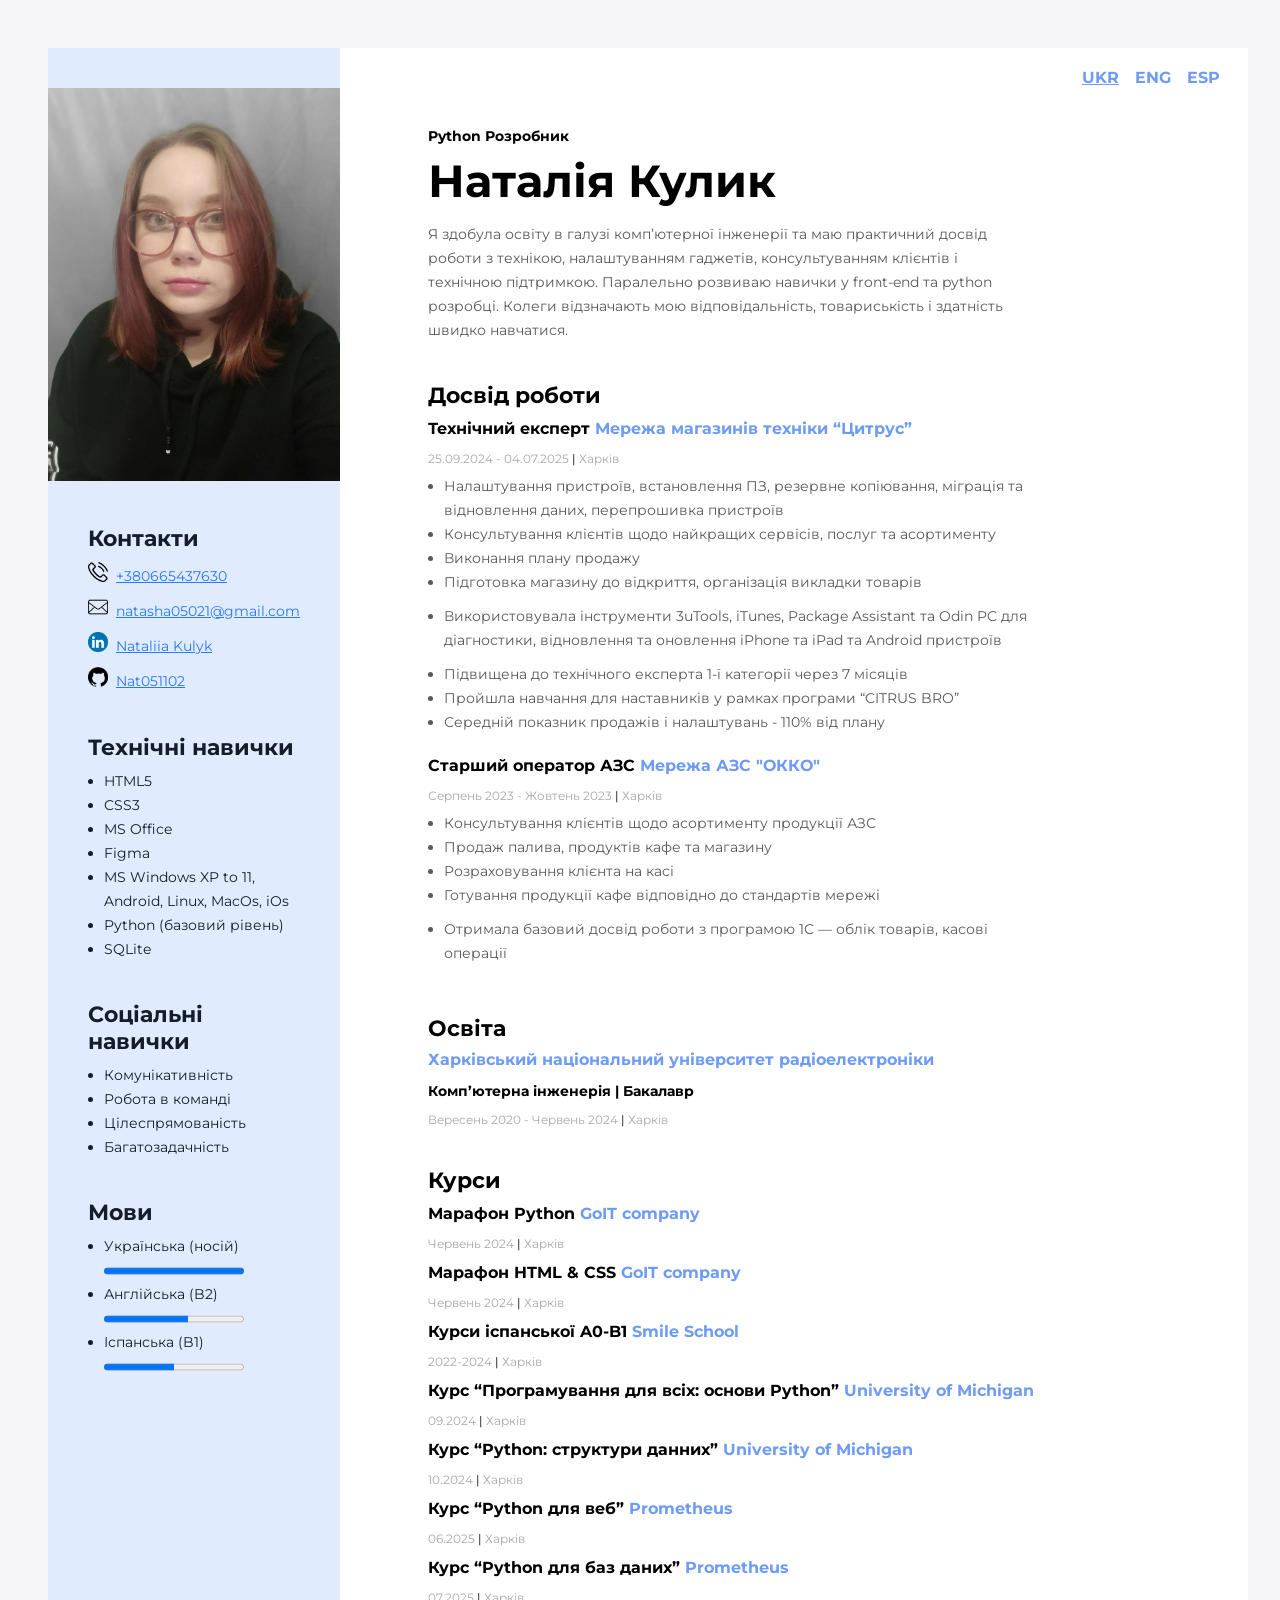
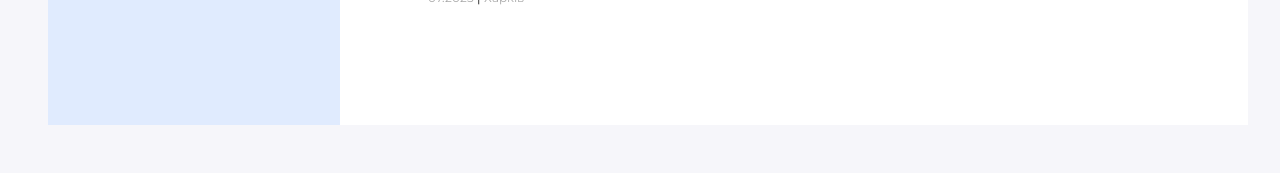
==== index.html @ b079bfd0 "Add files via upload" ====
<!DOCTYPE html>
<html lang="ua">
  <head>
    <meta charset="UTF-8" />
    <meta name="viewport" content="width=device-width, initial-scale=1.0" />
    <title>Моє резюме</title>
    <link rel="preconnect" href="https://fonts.googleapis.com">
    <link rel="preconnect" href="https://fonts.gstatic.com" crossorigin>
    <link href="https://fonts.googleapis.com/css2?family=Montserrat:wght@400;700&display=swap" rel="stylesheet">
    <link rel="stylesheet" href="css/styles.css">
  </head>
  <body>
    <!-- Wraper -->
    <div class="wrapper">
        <!-- Language -->
        <div class="language_choice">
            <span class="choiced_language"><a class="language_choice_link" href="My resume ua.html" target="_self">UKR</a></span>
            <a class="language_choice_link" href="My resume eng.html" target="_self">ENG</a>
            <a class="language_choice_link" href="My resume esp.html" target="_self">ESP</a>
        </div>
        <!-- Main content -->
        <div class="main_content">
            <!-- My info -->
            <div class="my_info">
                <h2 class="my_profession">Python Розробник</h2>
                <h1 class="my_name">Наталія Кулик</h1>
                <p class="my_dscrp">Я здобула освіту в галузі комп’ютерної інженерії та маю практичний досвід роботи з технікою, налаштуванням гаджетів, консультуванням клієнтів і технічною підтримкою. Паралельно розвиваю навички у front-end та python розробці. Колеги відзначають мою відповідальність, товариськість і здатність швидко навчатися.</p>
            </div>
            <!-- My projects -->
            <!-- <div class="my_projects_container">
                <h3 class="my_projects_title">Progects</h3>
                <ol class="my_projects_list">
                    <li class="my_projects_item">
                        <a class="my_projects_item_link" href="https://hellen.p.goit.global" target="_blank">https://hellen.p.goit.global</a>
                        <span class="my_projects_item_tech">
                            ......................
                            [ HTML5, CSS3 ]
                        </span>
                    </li>
                    <li class="my_projects_item">
                        <a class="my_projects_item_link" href="https://cryptohub.p.goit.global/" target="_blank">https://cryptohub.p.goit.global/</a>
                        <span class="my_projects_item_tech">
                            .................
                            [ JavaScript ]
                        </span>
                    </li>
                    <li class="my_projects_item">
                        <a class="my_projects_item_link" href="https://kidslike.p.goit.global/" target="_blank">https://kidslike.p.goit.global/</a>
                        <span class="my_projects_item_tech">
                          ..........
                          [ React.js, Node.js ]  
                        </span>
                    </li>
                </ol>
             </div> -->
            <!-- Work experience -->
            <div class="work_experience">
                <h3 class="work_expeience_title">Досвід роботи</h3>
                <!-- Company 2 -->
                <div class="work_experience_container">
                    <h4 class="work_expeience_company">Технічний експерт <span class="company_name">Мережа магазинів техніки “Цитрус” </span></h4>
                    <p class="work_experience_period">25.09.2024 - 04.07.2025   <span class="separator">|</span>  Харків</p>
                    <ul class="duties_list">
                        <li class="duties_item">Налаштування пристроїв, встановлення ПЗ, резервне копіювання, міграція та відновлення даних, перепрошивка пристроїв</li>
                        <li class="duties_item">Консультування клієнтів щодо найкращих сервісів, послуг та асортименту</li>
                        <li class="duties_item">Виконання плану продажу</li>
                        <li class="duties_item">Підготовка магазину до відкриття, організація викладки товарів </li>
                    </ul>
                    <ul class="duties_list">
                        <li class="duties_item">Використовувала інструменти 3uTools, iTunes, Package Assistant та Odin PC для діагностики, відновлення та оновлення iPhone та iPad та Android пристроїв </li>
                    </ul>
                    <ul class="duties_list">
                        <li class="duties_item">Підвищена до технічного експерта 1-ї категорії через 7 місяців</li>
                        <li class="duties_item">Пройшла навчання для наставників у рамках програми “CITRUS BRO”</li>
                        <li class="duties_item">Середній показник продажів і налаштувань - 110% від плану</li>
                    </ul>
                </div>
                <!-- Company 1 -->
                <div class="work_experience_container">
                    <h4 class="work_expeience_company">Старший оператор АЗС <span class="company_name">Мережа АЗС "ОККО"</span></h4>
                    <p class="work_experience_period">Серпень 2023 - Жовтень 2023   <span class="separator">|</span>   Харків</p>
                    <ul class="duties_list">
                        <li class="duties_item">Консультування клієнтів щодо асортименту продукції АЗС</li>
                        <li class="duties_item">Продаж палива, продуктів кафе та магазину</li>
                        <li class="duties_item">Розраховування клієнта на касі</li>
                        <li class="duties_item">Готування продукції кафе відповідно до стандартів мережі</li>
                    </ul>
                    <ul class="duties_list">
                        <li class="duties_item">Отримала базовий досвід роботи з програмою 1С — облік товарів, касові операції</li>
                    </ul>
                </div>
                <!-- Company 3 -->
                <!-- <div class="work_experience_container">
                    <h4 class="work_expeience_company">Manager <span class="company_name">BestUA Corp.</span></h4>
                    <p class="work_experience_period">June 2014 - February 2015  <span class="separator">|</span> Country</p>
                    <ul class="duties_list">
                        <li class="duties_item">Lorem ipsum dolor sit amet, consectetur adipiscing elit. </li>
                        <li class="duties_item">Quis ipsum suspendisse ultrices gravida.</li>
                        <li class="duties_item">Risus commodo viverra maecenas. </li>
                    </ul>
                </div> -->
            </div>
            <!-- Education -->
            <div class="education">
                <h3 class="my_education_title">Освіта</h3>
                <div>
                    <h4 class="my_university">Харківський національний університет радіоелектроніки</h4>
                    <h5 class="my_specialty">Комп’ютерна інженерія <span class="separator">|</span>   Бакалавр</h5>
                    <p class="study_period">Вересень 2020 - Червень 2024   <span class="separator">|</span>  Харків</p>
                </div>
            </div>
            <!-- Courses -->
            <div class="work_experience">
                <h3 class="work_expeience_title">Курси</h3>
                <!-- Course 1 -->
                <div class="work_experience_container">
                    <h4 class="work_expeience_company">Марафон Python <span class="company_name">GoIT company</span></h4>
                    <p class="work_experience_period">Червень 2024   <span class="separator">|</span>   Харків</p>
                </div>
                <!-- Course 2 -->
                <div class="work_experience_container">
                    <h4 class="work_expeience_company">Марафон HTML & CSS <span class="company_name">GoIT company</span></h4>
                    <p class="work_experience_period">Червень 2024   <span class="separator">|</span>   Харків</p>
                </div>
                <!-- Course 3 -->
                <div class="work_experience_container">
                    <h4 class="work_expeience_company">Курси іспанської A0-B1 <span class="company_name">Smile School</span></h4>
                    <p class="work_experience_period">2022-2024  <span class="separator">|</span>   Харків</p>
                </div>
                <!-- Course 4 -->
                <div class="work_experience_container">
                    <h4 class="work_expeience_company">Курс “Програмування для всіх: основи Python” <span class="company_name">University of Michigan</span></h4>
                    <p class="work_experience_period">09.2024  <span class="separator">|</span>   Харків</p>
                </div>
                <!-- Course 5 -->
                <div class="work_experience_container">
                    <h4 class="work_expeience_company">Курс “Python: структури данних” <span class="company_name">University of Michigan</span></h4>
                    <p class="work_experience_period">10.2024  <span class="separator">|</span>   Харків</p>
                </div>
                <!-- Course 6 -->
                <div class="work_experience_container">
                    <h4 class="work_expeience_company">Курс “Python для веб” <span class="company_name">Prometheus</span></h4>
                    <p class="work_experience_period">06.2025  <span class="separator">|</span>   Харків</p>
                </div>
                <!-- Course 7 -->
                <div class="work_experience_container">
                    <h4 class="work_expeience_company">Курс “Python для баз даних” <span class="company_name">Prometheus</span></h4>
                    <p class="work_experience_period">07.2025  <span class="separator">|</span>   Харків</p>
                </div>                  
            </div>
        </div>
        <!-- Sidebar -->
        <aside class="sidebar">
            <img class="my-photo" src="img/my_photo.jpg" alt="My photo" width="=393" height="393">
            <div class="sidebar_content">
                <!-- Contacts -->
                <div class="conntacts_container">
                    <h3 class="contacts_title">Контакти</h3>
                    <p class="contacts_item">
                        <span class="contacts_type"><img src="img/telephone.png" alt="Tel" width="=20" height="20"></span> 
                        <a class="contacts_link" href="tel:+38066543760">+380665437630</a>
                    </p>
                    <p class="contacts_item">
                        <span class="contacts_type"><img src="img/email.png" alt="Email" width="=20" height="20"></span> 
                        <a class="contacts_link" href="mailto:natasha05021@gmail.com">natasha05021@gmail.com</a>
                    </p>
                    <p class="contacts_item">
                        <span class="contacts_type"><img src="img/linkedin.png" alt="Linkedin" width="=20" height="20"></span> 
                        <a class="contacts_link" href="https://www.linkedin.com/feed/?trk=guest_homepage-basic_google-one-tap-submit">Nataliia Kulyk</a>
                    </p>
                    <p class="contacts_item">
                        <span class="contacts_type"><img src="img/git.png" alt="Linkedin" width="=20" height="20"></span> 
                        <a class="contacts_link" href="https://github.com/Nat051102">Nat051102</a>
                    </p>
                </div>
                <!-- Tech skills -->
                <div class="skills_container">
                    <h3 class="skills_title">Технічні навички</h3>
                    <ul class="skills_list">
                       <li class="skills_list_item">HTML5</li>
                       <li class="skills_list_item">CSS3</li>
                       <li class="skills_list_item">MS Office</li>
                       <li class="skills_list_item">Figma</li>
                       <li class="skills_list_item">MS Windows XP to 11, Android, Linux, MacOs, iOs</li>
                       <li class="skills_list_item">Python (базовий рівень)</li>
                       <li class="skills_list_item">SQLite</li>
                   </ul>
               </div>
               <!-- Soft skills -->
               <div class="skills_container">
                   <h3 class="skills_title">Соціальні навички</h3>
                   <ul class="skills_list">
                      <li class="skills_list_item">Комунікативність</li>
                      <li class="skills_list_item">Робота в команді</li>
                      <li class="skills_list_item">Цілеспрямованість</li>
                      <li class="skills_list_item">Багатозадачність</li>
                  </ul>
              </div>
              <!-- Languages -->
              <div class="skills_container">
                <h3 class="skills_title">Мови</h3>
                <ul class="skills_list">
                       <li class="skills_list_item">
                         <label for="file">Українська (носій)</label>
                         <progress id="file" value="100" max="100"> 100% </progress>
                       </li>
                      <li class="skills_list_item">
                         <label for="file">Англійська (B2)</label>
                         <progress id="file" value="60" max="100"> 60% </progress>
                      </li>
                      <li class="skills_list_item">
                         <label for="file">Іспанська (B1)</label>
                         <progress id="file" value="50" max="100"> 50% </progress>
                      </li>
                </ul>
             </div>
           </div>
        </aside>
    </div>
  </body>
</html>
---- css/styles.css ----
body{
    background: #f6f6fa;
    padding: 40px 40px 40px 40px;
    font-family: "Montserrat", sans-serif;
}

ul, ol {
    margin-top: 0;
    margin-bottom: 0;
}

.wrapper {
    background: #fff;
    display: flex;
    flex-direction: row-reverse;
    width: 1200px;
    margin: 0 auto;
}

.language_choice {
    display: flex;
    flex-direction: row;
    padding-top: 20px;
    padding-right: 20px;
}

.language_choice_link {
    padding-right: 8px;
    padding-left: 8px;
    font-weight: 700;
    font-size: 16px;
    line-height: 20px;
    color: #6d9bf5;
    text-decoration:double;

}

.choiced_language {
    text-decoration: underline;
    color: #6d9bf5;
}

.main_content {
    padding-left: 88px;
    padding-top: 80px;
    padding-bottom: 80px;
    padding-right: 40px;
    box-sizing: border-box;
}

.sidebar {
    background: #e0ebfe;
    padding-top: 40px;
    padding-bottom: 40px;
    box-sizing: border-box;
    width: 370px;
}

.sidebar_content {
    padding-top: 40px;
    padding-left: 40px;
    padding-right: 40px;
    box-sizing: border-box;
}

.contacts_title {
    font-weight: 700;
    font-size: 22px;
    color: #161d2a;
    line-height: normal;
    margin-top: 0;
    margin-bottom: 10px;
}

.contacts_type {
    font-weight: 700;
    font-size: 14px;
    color: #161d2a;
    line-height: 24px;
    margin-right: 8px;
}


.contacts_link {
    font-weight: 400;
    font-size: 14px;
    line-height: 24px;
    text-decoration: underline;
    color: #2979ff;
    text-align: left;
}

.contacts_item {
    display: flex;
    align-items: center; 
    margin-top: 0;
    margin-bottom: 8px;
}

.contacts_container {
    margin-bottom: 40px;
}

.skills_container {
    margin-top: 40px;
    margin-bottom: 40px;
}

.skills_title{
    font-weight: 700;
    font-size: 22px;
    color: #161d2a;
    line-height: normal;
    margin-top: 0;
    margin-bottom: 8px;
}

.skills_list {
    padding-left: 16px;
}

.skills_list_item {
    font-weight: 400;
    font-size: 14px;
    color: #161d2a;
    line-height: 24px;
}

.my_profession{
    font-weight: 700;
    font-size: 14px;
    line-height: 17px;
    color: #000;
    margin-top: 0;
    margin-bottom: 8px;
}

.my_name {
    font-weight: 700;
    font-size: 45px;
    line-height: 55px;
    color: #000;
    margin-top: 0;
    margin-bottom: 12px;
}

.my_dscrp {
    font-weight: 400;
    font-size: 14px;
    line-height: 24px;
    color: #595959;
}

.my_info {
    margin-bottom: 40px;
}

.my_projects_title {
    font-weight: 700;
    font-size: 22px;
    line-height: 27px;
    color: #000;
    margin-top: 0;
    margin-bottom: 8px;  
}

.my_projects_item {
    font-weight: 700;
    font-size: 14px;
    line-height: 24px;
    color: #000;
}

.my_projects_list {
    padding-left: 16px;
}

.my_projects_item_link {
    font-weight: 400;
    font-size: 14px;
    line-height: 24px;
    text-decoration:underline;
    color: #005fff;
}

.my_projects_item_tech {
    font-weight: 400;
    font-size: 14px;
    line-height: 24px;
    color: #595959;
}

.my_projects_container {
    margin-bottom: 40px;
}

.work_expeience_title {
    font-weight: 700;
    font-size: 22px;
    line-height: 27px;
    color: #000;
    margin-top: 0;
    margin-bottom: 10px;
}

.work_expeience_company {
    font-weight: 700;
    font-size: 16px;
    line-height: 20px;
    color: #000;
    margin-top: 0;
    margin-bottom: 12px
}

.company_name {
    color: #6d9bf5;
}

.work_experience_period {
    font-weight: 400;
    font-size: 12px;
    line-height: 15px;
    color: #a8a8a8;
    margin-bottom: 8px;
}

.separator {
    color: #000;
}

.duties_list {
    padding-bottom: 10px;
    padding-left: 16px;
}

.duties_item {
    font-weight: 400;
    font-size: 14px;
    line-height: 24px;
    color: #595959;
}

.work_experience_container {
    margin-bottom: 12px;
}

.work_experience {
    margin-bottom: 40px;
}

.education {
    margin-bottom: 40px;
}

.my_education_title {
    font-weight: 700;
    font-size: 22px;
    line-height: 27px;
    color: #000;
    margin-top: 0;
    margin-bottom: 8px;
}

.my_university {
    font-weight: 700;
    font-size: 16px;
    line-height: 20px;
    color: #6d9bf5;
    margin-top: 0;
    margin-bottom: 12px
}

.my_specialty {
    font-weight: 700;
    font-size: 14px;
    color: #000;
    margin-top: 0;
    margin-bottom: 12px
}

.study_period {
    font-weight: 400;
    font-size: 12px;
    line-height: 15px;
    color: #a8a8a8;
    margin-bottom: 8px;
}

@media screen and (max-width: 320px) {
    .wrapper {
        flex-direction: column;
    }

    .sidebar {
        width: 100%;
        display: flex;

    }

    .sidebar_content {
        display: flex;
    }

    .my-photo {
        width: 50%;
        height: 100%;
    }

}
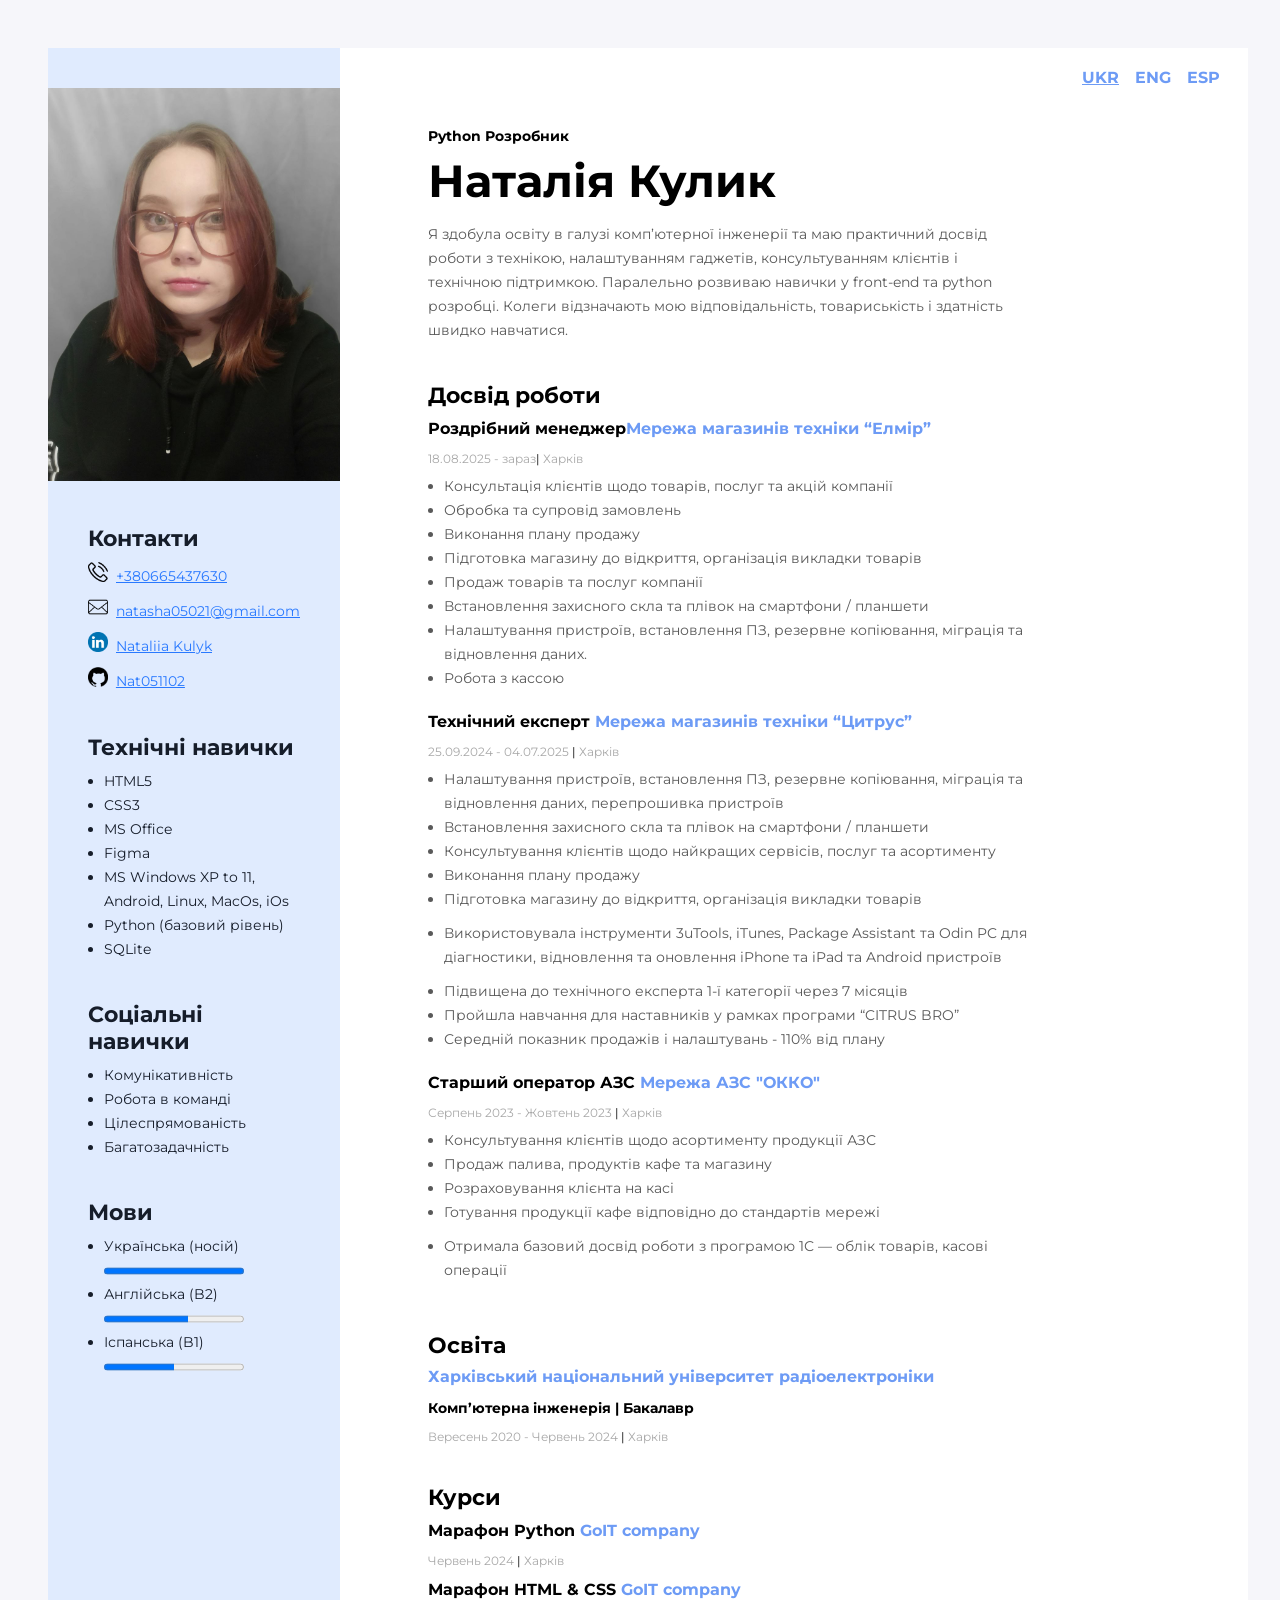
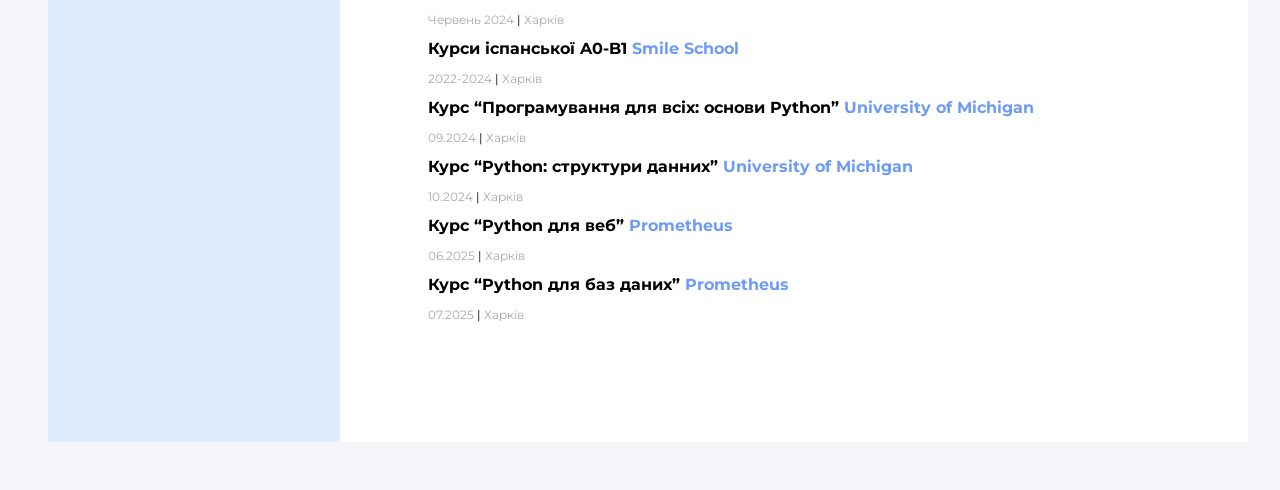
==== commit b6447a1d: "Update index.html" ====
--- a/index.html
+++ b/index.html
@@ -14,7 +14,7 @@
     <div class="wrapper">
         <!-- Language -->
         <div class="language_choice">
-            <span class="choiced_language"><a class="language_choice_link" href="My resume ua.html" target="_self">UKR</a></span>
+            <span class="choiced_language"><a class="language_choice_link" href="index.html" target="_self">UKR</a></span>
             <a class="language_choice_link" href="My resume eng.html" target="_self">ENG</a>
             <a class="language_choice_link" href="My resume esp.html" target="_self">ESP</a>
         </div>
@@ -56,12 +56,29 @@
             <!-- Work experience -->
             <div class="work_experience">
                 <h3 class="work_expeience_title">Досвід роботи</h3>
+                <!-- Company 3 -->
+                <div class="work_experience_container">
+                    <h4 class="work_expeience_company">Роздрібний менеджер<span class="company_name">Мережа магазинів техніки “Елмір”</span></h4>
+                    <p class="work_experience_period">18.08.2025 - зараз<span class="separator">|</span>   Харків</p>
+                    <ul class="duties_list">
+                        <li class="duties_item">Консультація клієнтів щодо товарів, послуг та акцій компанії</li>
+                        <li class="duties_item">Обробка та супровід замовлень</li>
+                        <li class="duties_item">Виконання плану продажу</li>
+                        <li class="duties_item">Підготовка магазину до відкриття, організація викладки товарів</li>
+                        <li class="duties_item">Продаж товарів та послуг компанії</li>
+                        <li class="duties_item">Встановлення захисного скла та плівок на смартфони / планшети</li>
+                        <li class="duties_item">Налаштування пристроїв, встановлення ПЗ, резервне копіювання, міграція та відновлення даних.</li>
+                        <li class="duties_item">Робота з кассою</li>
+                    </ul>
+                </div>
+            
                 <!-- Company 2 -->
                 <div class="work_experience_container">
                     <h4 class="work_expeience_company">Технічний експерт <span class="company_name">Мережа магазинів техніки “Цитрус” </span></h4>
                     <p class="work_experience_period">25.09.2024 - 04.07.2025   <span class="separator">|</span>  Харків</p>
                     <ul class="duties_list">
                         <li class="duties_item">Налаштування пристроїв, встановлення ПЗ, резервне копіювання, міграція та відновлення даних, перепрошивка пристроїв</li>
+                        <li class="duties_item">Встановлення захисного скла та плівок на смартфони / планшети</li>
                         <li class="duties_item">Консультування клієнтів щодо найкращих сервісів, послуг та асортименту</li>
                         <li class="duties_item">Виконання плану продажу</li>
                         <li class="duties_item">Підготовка магазину до відкриття, організація викладки товарів </li>
@@ -75,6 +92,7 @@
                         <li class="duties_item">Середній показник продажів і налаштувань - 110% від плану</li>
                     </ul>
                 </div>
+              
                 <!-- Company 1 -->
                 <div class="work_experience_container">
                     <h4 class="work_expeience_company">Старший оператор АЗС <span class="company_name">Мережа АЗС "ОККО"</span></h4>
@@ -89,17 +107,7 @@
                         <li class="duties_item">Отримала базовий досвід роботи з програмою 1С — облік товарів, касові операції</li>
                     </ul>
                 </div>
-                <!-- Company 3 -->
-                <!-- <div class="work_experience_container">
-                    <h4 class="work_expeience_company">Manager <span class="company_name">BestUA Corp.</span></h4>
-                    <p class="work_experience_period">June 2014 - February 2015  <span class="separator">|</span> Country</p>
-                    <ul class="duties_list">
-                        <li class="duties_item">Lorem ipsum dolor sit amet, consectetur adipiscing elit. </li>
-                        <li class="duties_item">Quis ipsum suspendisse ultrices gravida.</li>
-                        <li class="duties_item">Risus commodo viverra maecenas. </li>
-                    </ul>
-                </div> -->
-            </div>
+            </div>    
             <!-- Education -->
             <div class="education">
                 <h3 class="my_education_title">Освіта</h3>
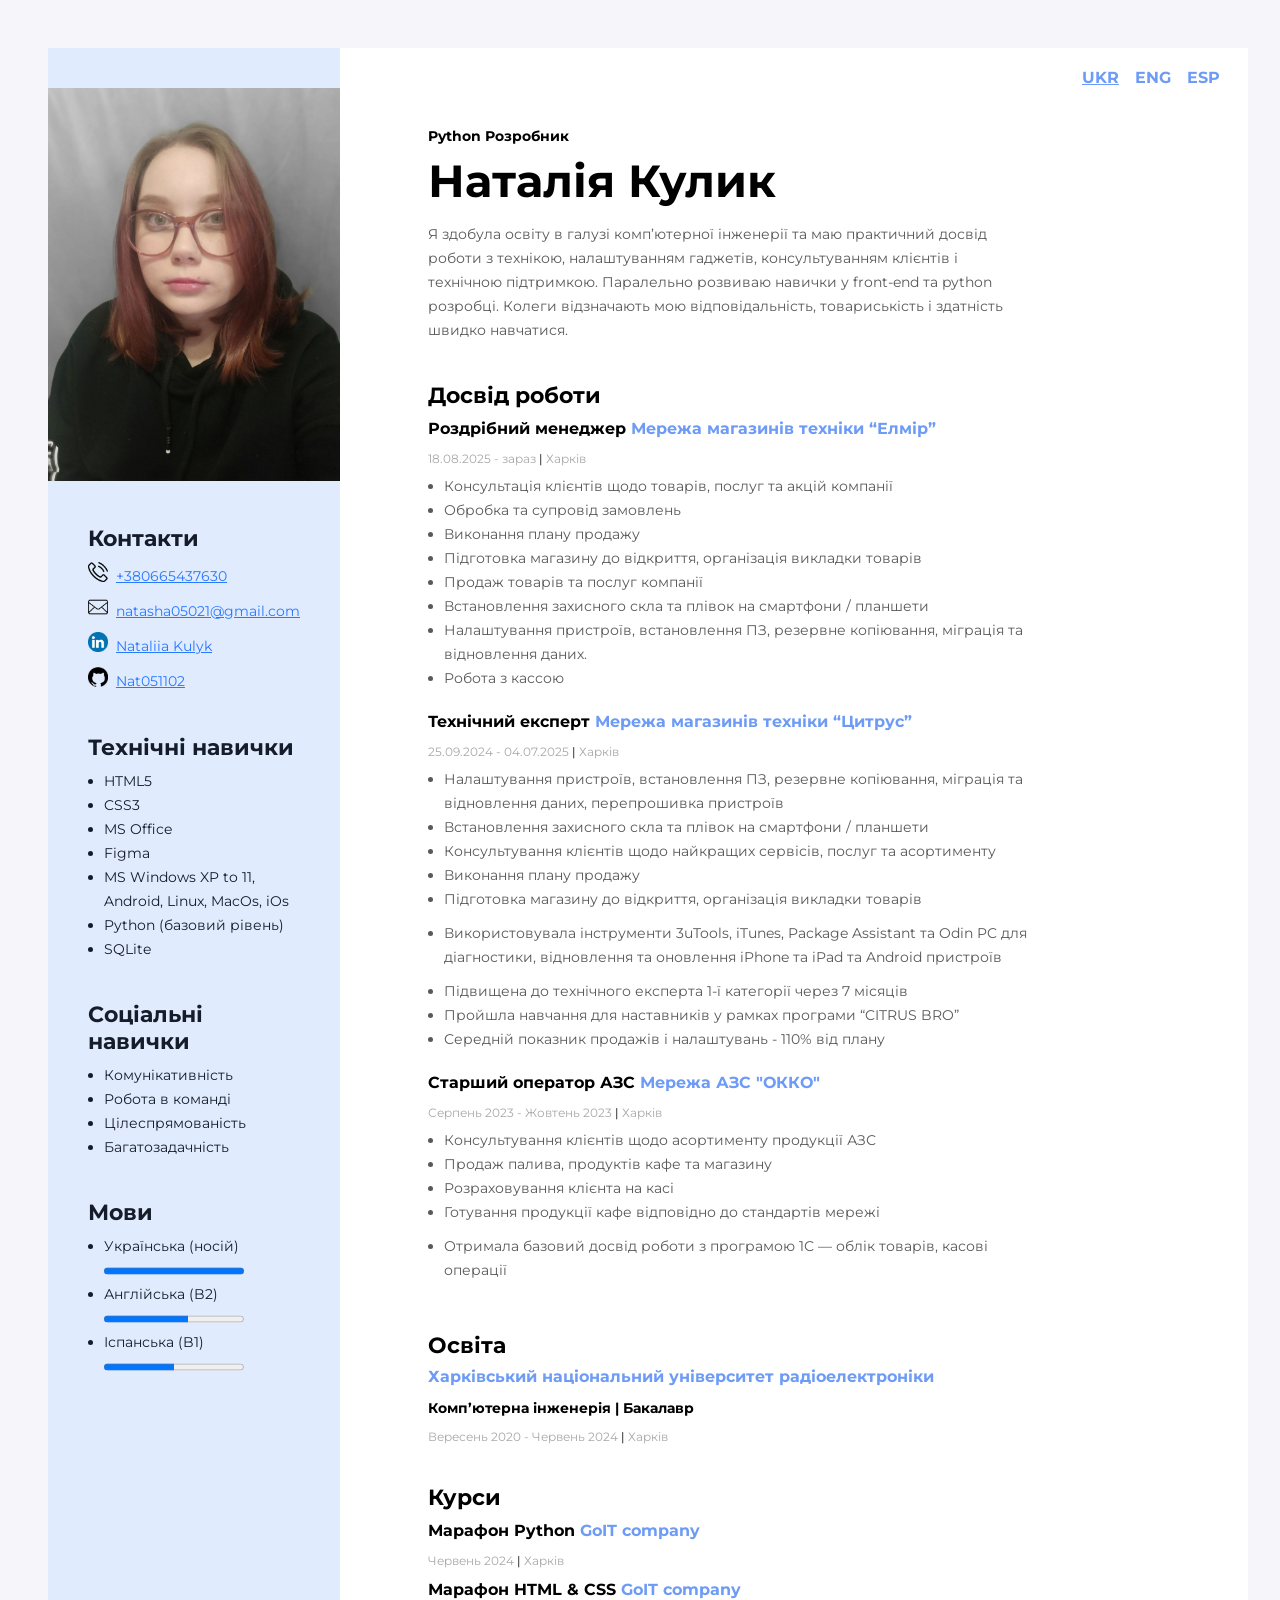
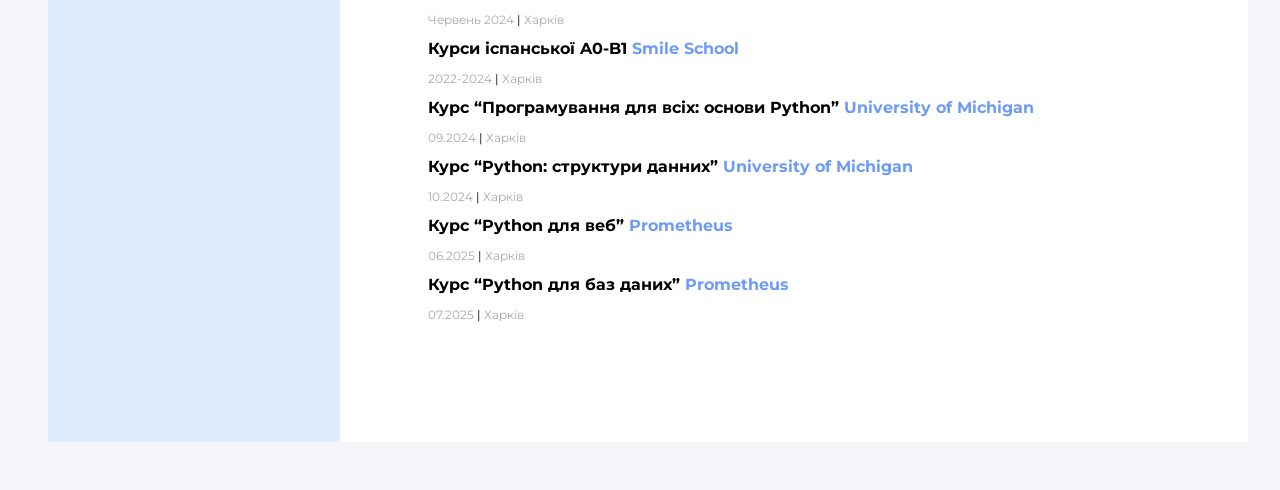
==== commit eb5a7fba: "Fix HTML formatting issues in index.html" ====
--- a/index.html
+++ b/index.html
@@ -58,8 +58,8 @@
                 <h3 class="work_expeience_title">Досвід роботи</h3>
                 <!-- Company 3 -->
                 <div class="work_experience_container">
-                    <h4 class="work_expeience_company">Роздрібний менеджер<span class="company_name">Мережа магазинів техніки “Елмір”</span></h4>
-                    <p class="work_experience_period">18.08.2025 - зараз<span class="separator">|</span>   Харків</p>
+                    <h4 class="work_expeience_company">Роздрібний менеджер <span class="company_name">Мережа магазинів техніки “Елмір” </span></h4>
+                    <p class="work_experience_period">18.08.2025 - зараз <span class="separator">|</span>   Харків</p>
                     <ul class="duties_list">
                         <li class="duties_item">Консультація клієнтів щодо товарів, послуг та акцій компанії</li>
                         <li class="duties_item">Обробка та супровід замовлень</li>
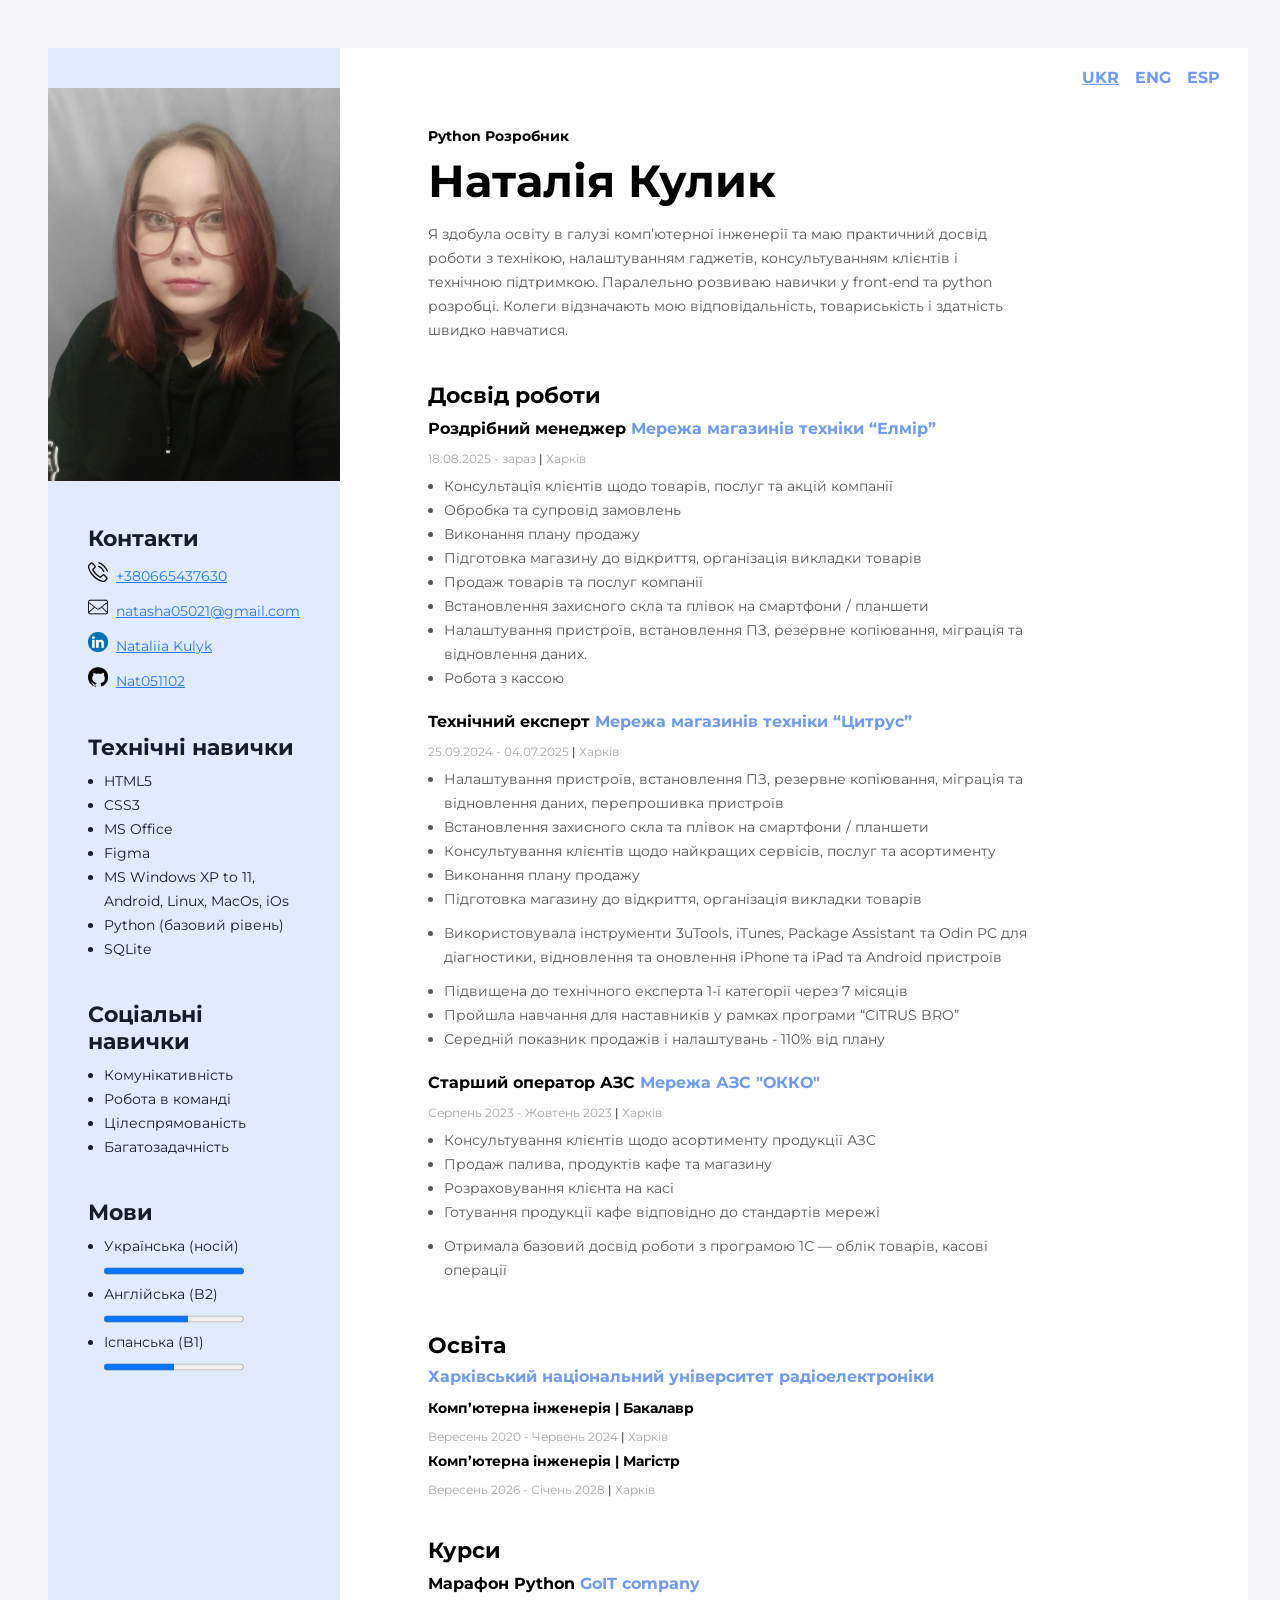
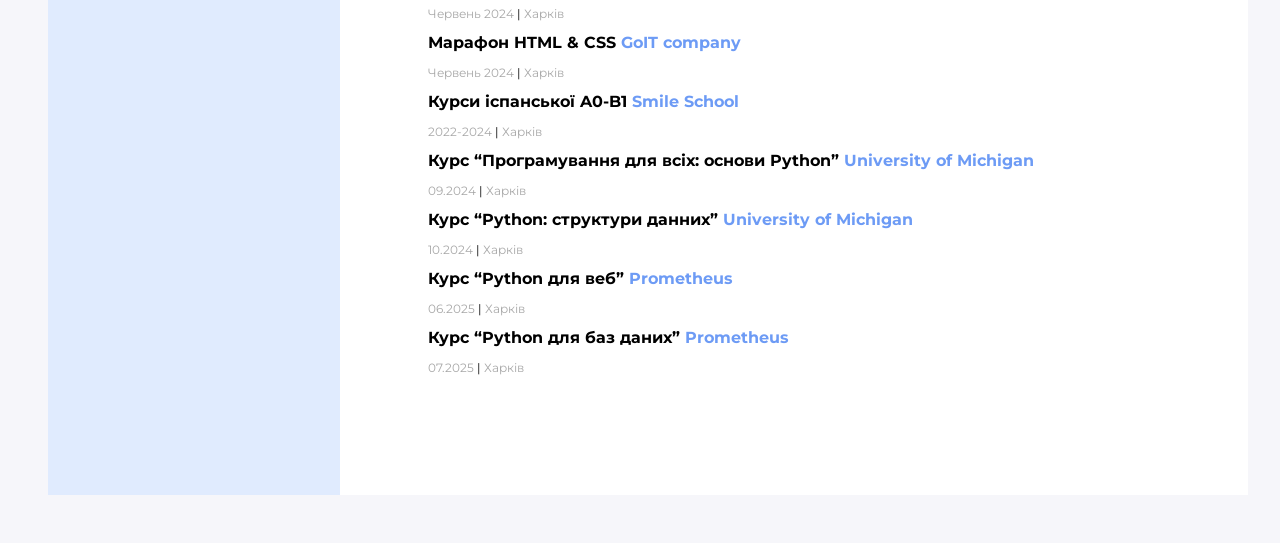
==== commit aea222ec: "Update index.html" ====
--- a/index.html
+++ b/index.html
@@ -58,8 +58,8 @@
                 <h3 class="work_expeience_title">Досвід роботи</h3>
                 <!-- Company 3 -->
                 <div class="work_experience_container">
-                    <h4 class="work_expeience_company">Роздрібний менеджер <span class="company_name">Мережа магазинів техніки “Елмір” </span></h4>
-                    <p class="work_experience_period">18.08.2025 - зараз <span class="separator">|</span>   Харків</p>
+                    <h4 class="work_expeience_company">Роздрібний менеджер  <span class="company_name">Мережа магазинів техніки “Елмір” </span></h4>
+                    <p class="work_experience_period">18.08.2025 - зараз  <span class="separator">|</span>   Харків</p>
                     <ul class="duties_list">
                         <li class="duties_item">Консультація клієнтів щодо товарів, послуг та акцій компанії</li>
                         <li class="duties_item">Обробка та супровід замовлень</li>
@@ -115,6 +115,9 @@
                     <h4 class="my_university">Харківський національний університет радіоелектроніки</h4>
                     <h5 class="my_specialty">Комп’ютерна інженерія <span class="separator">|</span>   Бакалавр</h5>
                     <p class="study_period">Вересень 2020 - Червень 2024   <span class="separator">|</span>  Харків</p>
+                  
+                    <h5 class="my_specialty">Комп’ютерна інженерія <span class="separator">|</span>   Магістр</h5>
+                    <p class="study_period">Вересень 2026 - Січень 2028   <span class="separator">|</span>  Харків</p>
                 </div>
             </div>
             <!-- Courses -->
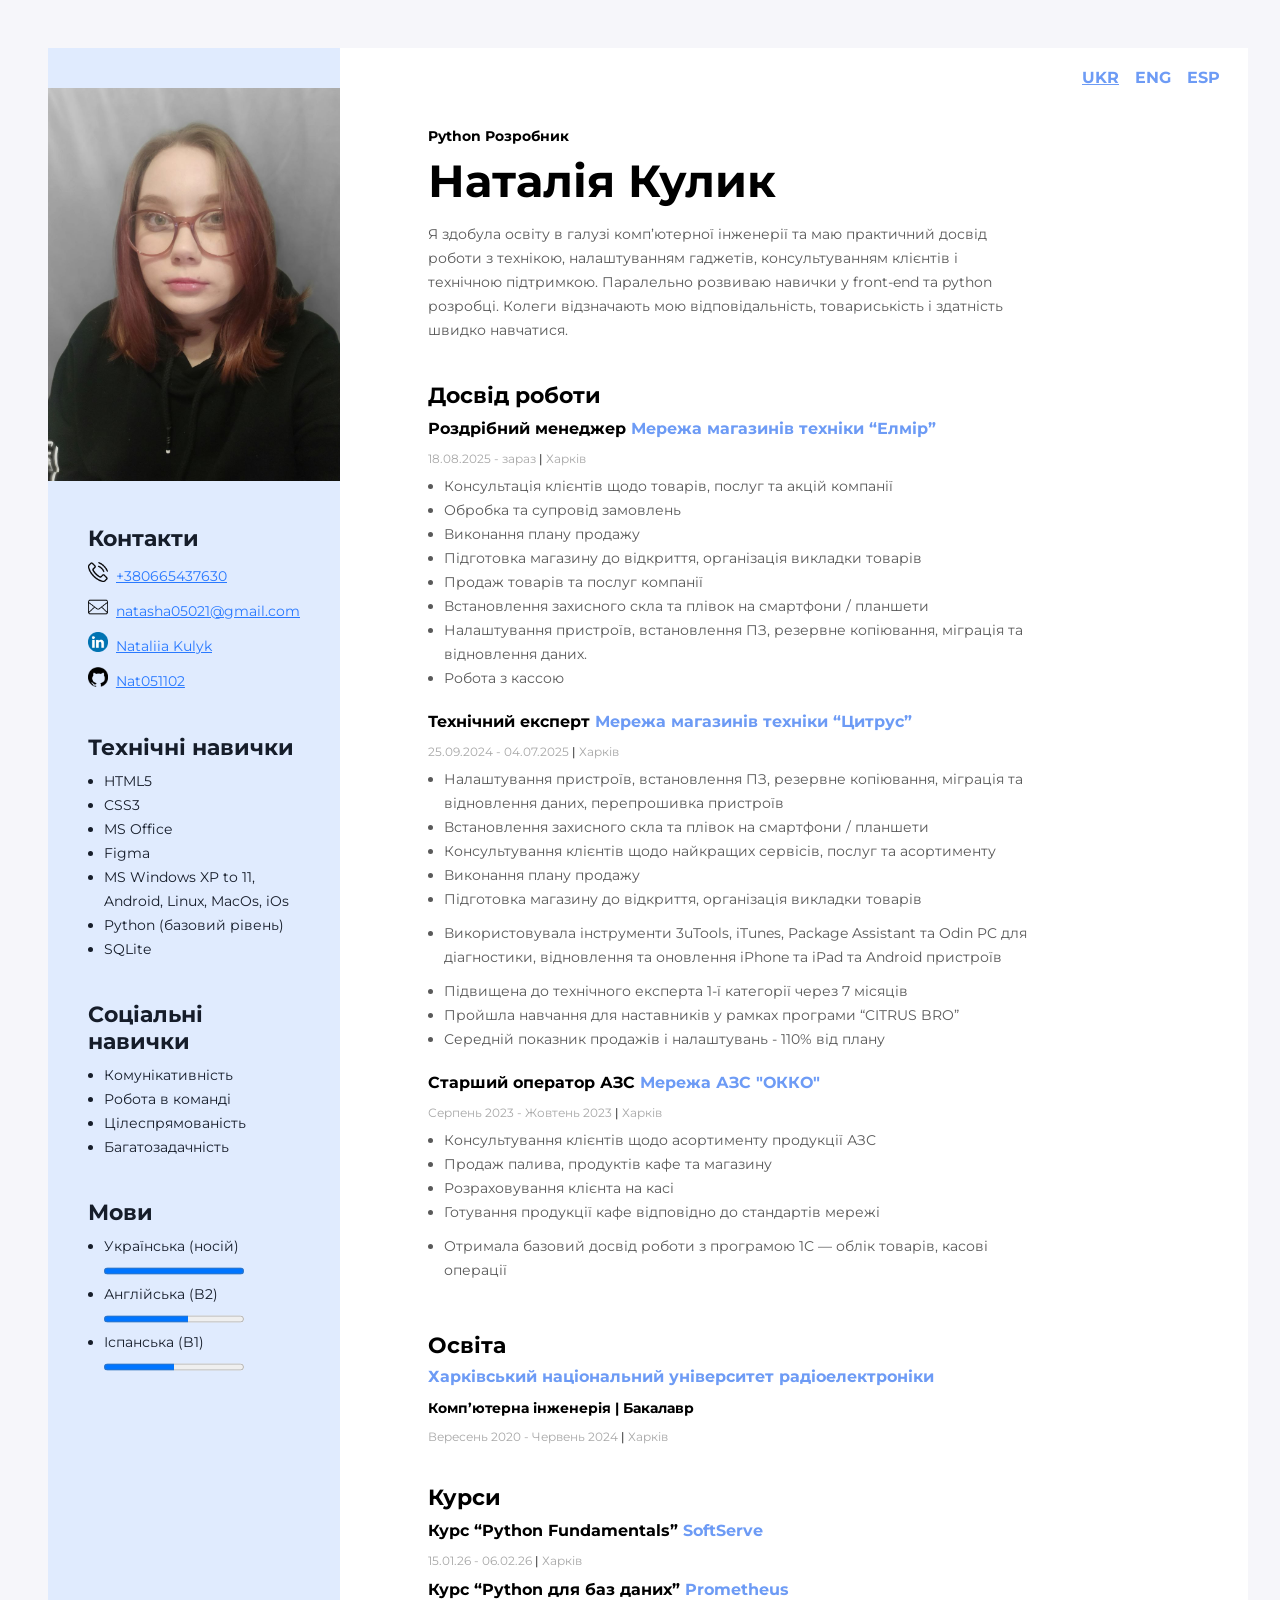
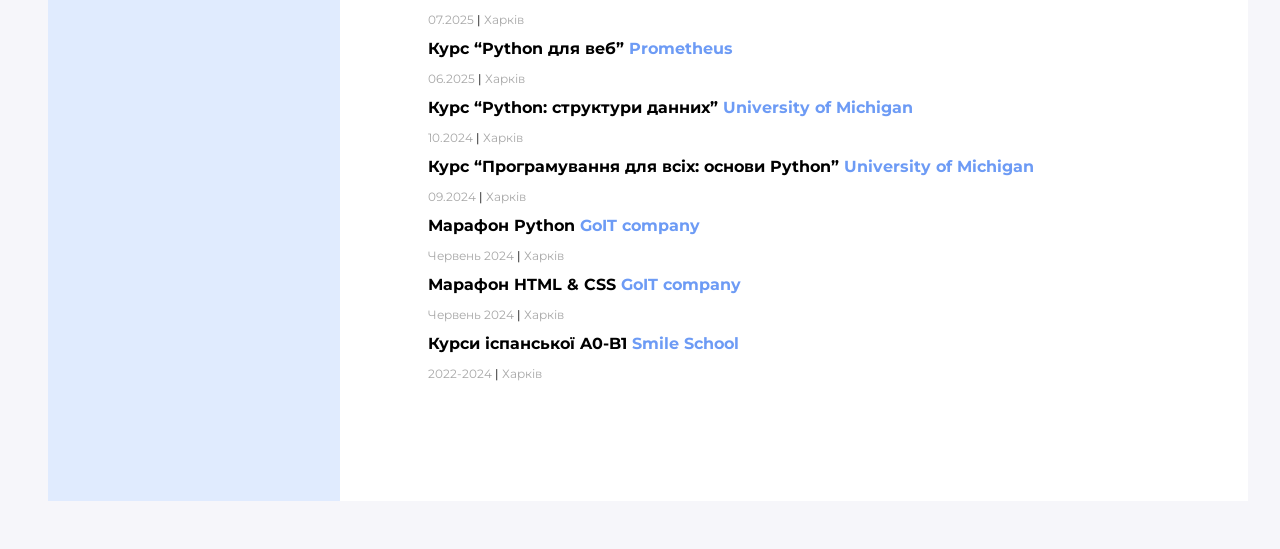
==== commit a8251c67: "Fix HTML formatting and structure" ====
--- a/index.html
+++ b/index.html
@@ -116,13 +116,38 @@
                     <h5 class="my_specialty">Комп’ютерна інженерія <span class="separator">|</span>   Бакалавр</h5>
                     <p class="study_period">Вересень 2020 - Червень 2024   <span class="separator">|</span>  Харків</p>
                   
-                    <h5 class="my_specialty">Комп’ютерна інженерія <span class="separator">|</span>   Магістр</h5>
-                    <p class="study_period">Вересень 2026 - Січень 2028   <span class="separator">|</span>  Харків</p>
+                  <!--  <h5 class="my_specialty">Комп’ютерна інженерія <span class="separator">|</span>   Магістр</h5>
+                    <p class="study_period">Вересень 2026 - Січень 2028   <span class="separator">|</span>  Харків</p> -->
                 </div>
             </div>
             <!-- Courses -->
             <div class="work_experience">
                 <h3 class="work_expeience_title">Курси</h3>
+              <!-- Course 8 -->
+              <div class="work_experience_container">
+                  <h4 class="work_expeience_company">Курс “Python Fundamentals” <span class="company_name">SoftServe</span></h4>
+                  <p class="work_experience_period">15.01.26 - 06.02.26  <span class="separator">|</span>   Харків</p>
+              </div>          
+              <!-- Course 7 -->
+              <div class="work_experience_container">
+                  <h4 class="work_expeience_company">Курс “Python для баз даних” <span class="company_name">Prometheus</span></h4>
+                  <p class="work_experience_period">07.2025  <span class="separator">|</span>   Харків</p>
+              </div>          
+              <!-- Course 6 -->
+              <div class="work_experience_container">
+                  <h4 class="work_expeience_company">Курс “Python для веб” <span class="company_name">Prometheus</span></h4>
+                  <p class="work_experience_period">06.2025  <span class="separator">|</span>   Харків</p>
+              </div>
+               <!-- Course 5 -->
+               <div class="work_experience_container">
+                   <h4 class="work_expeience_company">Курс “Python: структури данних” <span class="company_name">University of Michigan</span></h4>
+                   <p class="work_experience_period">10.2024  <span class="separator">|</span>   Харків</p>
+               </div>
+               <!-- Course 4 -->
+               <div class="work_experience_container">
+                    <h4 class="work_expeience_company">Курс “Програмування для всіх: основи Python” <span class="company_name">University of Michigan</span></h4>
+                    <p class="work_experience_period">09.2024  <span class="separator">|</span>   Харків</p>
+                </div>
                 <!-- Course 1 -->
                 <div class="work_experience_container">
                     <h4 class="work_expeience_company">Марафон Python <span class="company_name">GoIT company</span></h4>
@@ -137,27 +162,7 @@
                 <div class="work_experience_container">
                     <h4 class="work_expeience_company">Курси іспанської A0-B1 <span class="company_name">Smile School</span></h4>
                     <p class="work_experience_period">2022-2024  <span class="separator">|</span>   Харків</p>
-                </div>
-                <!-- Course 4 -->
-                <div class="work_experience_container">
-                    <h4 class="work_expeience_company">Курс “Програмування для всіх: основи Python” <span class="company_name">University of Michigan</span></h4>
-                    <p class="work_experience_period">09.2024  <span class="separator">|</span>   Харків</p>
-                </div>
-                <!-- Course 5 -->
-                <div class="work_experience_container">
-                    <h4 class="work_expeience_company">Курс “Python: структури данних” <span class="company_name">University of Michigan</span></h4>
-                    <p class="work_experience_period">10.2024  <span class="separator">|</span>   Харків</p>
-                </div>
-                <!-- Course 6 -->
-                <div class="work_experience_container">
-                    <h4 class="work_expeience_company">Курс “Python для веб” <span class="company_name">Prometheus</span></h4>
-                    <p class="work_experience_period">06.2025  <span class="separator">|</span>   Харків</p>
-                </div>
-                <!-- Course 7 -->
-                <div class="work_experience_container">
-                    <h4 class="work_expeience_company">Курс “Python для баз даних” <span class="company_name">Prometheus</span></h4>
-                    <p class="work_experience_period">07.2025  <span class="separator">|</span>   Харків</p>
-                </div>                  
+                </div>        
             </div>
         </div>
         <!-- Sidebar -->
